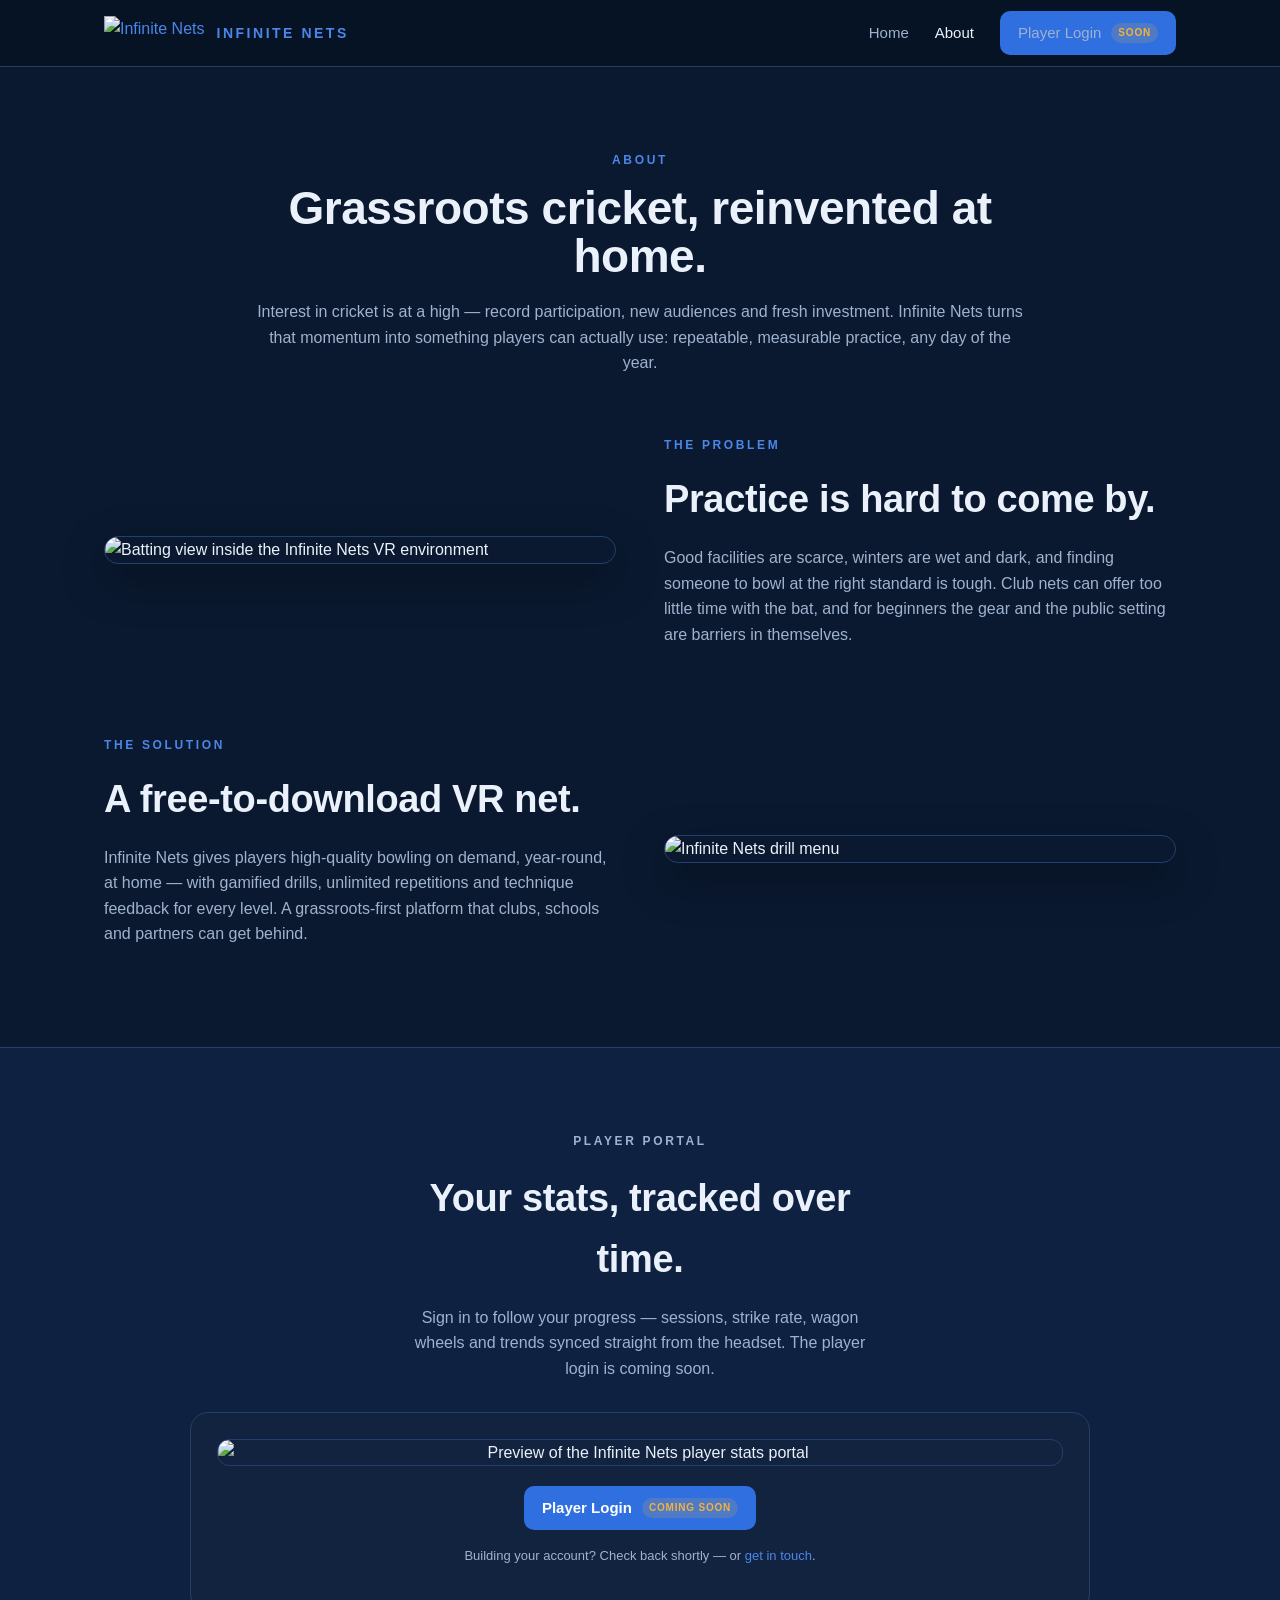
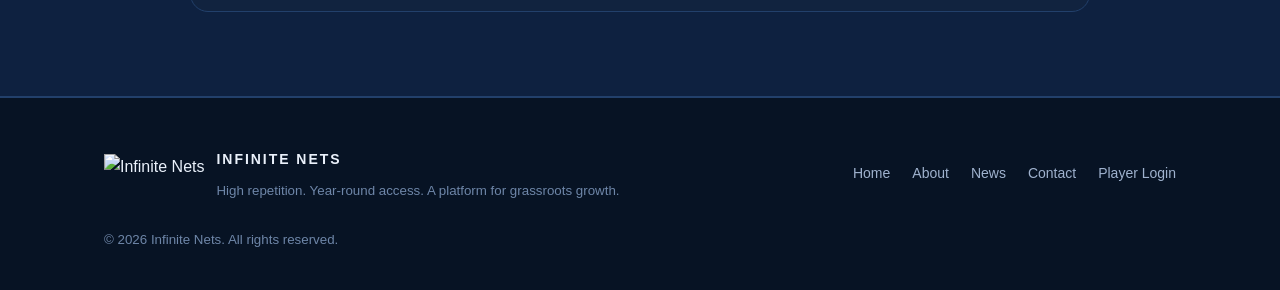
==== about.html @ 8ac27028 "Add files via upload" ====
<!doctype html>
<html lang="en">
<head>
  <meta charset="utf-8" />
  <meta name="viewport" content="width=device-width, initial-scale=1" />
  <title>About — Infinite Nets</title>
  <meta name="description" content="Why Infinite Nets exists: turning record interest in cricket into repeatable, year-round practice for grassroots players, schools and clubs." />
  <link rel="icon" href="assets/logo.png" />
  <link rel="stylesheet" href="styles.css" />
</head>
<body>

  <!-- ===== Nav ===== -->
  <header class="nav">
    <div class="wrap">
      <a class="brand" href="index.html">
        <img src="assets/logo.png" alt="Infinite Nets" />
        <span>Infinite Nets</span>
      </a>
      <nav class="nav-links">
        <a href="index.html" class="hide-sm">Home</a>
        <a href="about.html" class="active">About</a>
        <a class="btn" href="#portal">Player Login <span class="pill">Soon</span></a>
      </nav>
    </div>
  </header>

  <!-- ===== Intro ===== -->
  <section class="section" style="padding-bottom:40px">
    <div class="wrap" style="max-width:820px;text-align:center;">
      <p class="eyebrow">About</p>
      <h1 style="font-size:clamp(30px,5vw,46px)">Grassroots cricket, reinvented at home.</h1>
      <p class="lead muted" style="margin:0 auto;">Interest in cricket is at a high — record participation, new audiences and fresh investment. Infinite Nets turns that momentum into something players can actually use: repeatable, measurable practice, any day of the year.</p>
    </div>
  </section>

  <!-- ===== The why ===== -->
  <section class="section" style="padding-top:20px">
    <div class="wrap">
      <div class="row">
        <div class="col-img">
          <img src="assets/hero.jpg" alt="Batting view inside the Infinite Nets VR environment" />
        </div>
        <div class="col-txt">
          <p class="eyebrow">The problem</p>
          <h2>Practice is hard to come by.</h2>
          <p class="muted">Good facilities are scarce, winters are wet and dark, and finding someone to bowl at the right standard is tough. Club nets can offer too little time with the bat, and for beginners the gear and the public setting are barriers in themselves.</p>
        </div>
      </div>

      <div class="row reverse">
        <div class="col-img">
          <img src="assets/drills.jpg" alt="Infinite Nets drill menu" />
        </div>
        <div class="col-txt">
          <p class="eyebrow">The solution</p>
          <h2>A free-to-download VR net.</h2>
          <p class="muted">Infinite Nets gives players high-quality bowling on demand, year-round, at home — with gamified drills, unlimited repetitions and technique feedback for every level. A grassroots-first platform that clubs, schools and partners can get behind.</p>
        </div>
      </div>
    </div>
  </section>

  <!-- ===== Portal / coming soon ===== -->
  <section class="section band" id="portal">
    <div class="wrap">
      <p class="eyebrow">Player portal</p>
      <h2>Your stats, tracked over time.</h2>
      <p>Sign in to follow your progress — sessions, strike rate, wagon wheels and trends synced straight from the headset. The player login is coming soon.</p>
      <div class="portal-card">
        <img src="assets/portal.jpg" alt="Preview of the Infinite Nets player stats portal" />
        <a class="btn" href="#" aria-disabled="true" onclick="return false;">Player Login <span class="pill">Coming soon</span></a>
        <p class="caption" style="margin-top:16px">Building your account? Check back shortly — or <a href="contact.html">get in touch</a>.</p>
      </div>
    </div>
  </section>

  <!-- ===== Footer ===== -->
  <footer class="footer">
    <div class="wrap">
      <div class="brand">
        <img src="assets/logo.png" alt="Infinite Nets" />
        <div>
          <span style="font-weight:700;letter-spacing:.14em;text-transform:uppercase;font-size:14px;">Infinite Nets</span>
          <small>High repetition. Year-round access. A platform for grassroots growth.</small>
        </div>
      </div>
      <div class="footer-links">
        <a href="index.html">Home</a>
        <a href="about.html">About</a>
        <a href="blog.html">News</a>
        <a href="contact.html">Contact</a>
        <a href="about.html#portal">Player Login</a>
      </div>
    </div>
    <div class="wrap" style="margin-top:20px;">
      <small class="muted">© <span id="yr"></span> Infinite Nets. All rights reserved.</small>
    </div>
  </footer>

  <script>document.getElementById('yr').textContent = new Date().getFullYear();</script>
</body>
</html>
---- styles.css ----
/* ============================================================
   Infinite Nets — holding site
   Brand: navy background, white text, Helvetica Neue
   ============================================================ */

:root{
  --navy-900:#071324;
  --navy-800:#0A1930;
  --navy-700:#0E2140;
  --panel:#11233F;
  --border:#22406B;
  --text:#EAF1FB;
  --muted:#9FB2CE;
  --faint:#6E86A8;
  --accent:#4C86E8;
  --accent-strong:#2F6FE0;
  --gold:#F6B23C;
  --maxw:1120px;
}

*{box-sizing:border-box;}
html{scroll-behavior:smooth;}
body{
  margin:0;
  font-family:"Helvetica Neue",Helvetica,Arial,sans-serif;
  background:var(--navy-800);
  color:var(--text);
  line-height:1.6;
  -webkit-font-smoothing:antialiased;
}
img{max-width:100%;display:block;}
a{color:var(--accent);text-decoration:none;}
a:hover{color:#7AA8F0;}

.wrap{max-width:var(--maxw);margin:0 auto;padding:0 24px;}
.section{padding:84px 0;}
.eyebrow{
  text-transform:uppercase;letter-spacing:.22em;font-size:12px;font-weight:700;
  color:var(--accent);margin:0 0 14px;
}
h1,h2,h3{margin:0 0 .4em;font-weight:700;letter-spacing:-.01em;}
h1{font-size:clamp(34px,6vw,60px);line-height:1.05;}
h2{font-size:clamp(26px,4vw,38px);}
h3{font-size:20px;}
p{margin:0 0 1em;color:var(--text);}
.muted{color:var(--muted);}

/* ---------- Header / nav ---------- */
.nav{
  position:sticky;top:0;z-index:50;
  background:rgba(7,19,36,.82);backdrop-filter:blur(10px);
  border-bottom:1px solid var(--border);
}
.nav .wrap{display:flex;align-items:center;justify-content:space-between;height:66px;}
.brand{display:flex;align-items:center;gap:12px;}
.brand img{height:34px;width:auto;}
.brand span{font-weight:700;letter-spacing:.18em;font-size:14px;text-transform:uppercase;white-space:nowrap;}
.nav-links{display:flex;align-items:center;gap:26px;}
.nav-links a{color:var(--muted);font-size:15px;font-weight:500;}
.nav-links a:hover,.nav-links a.active{color:var(--text);}
.btn{
  display:inline-flex;align-items:center;gap:8px;
  background:var(--accent-strong);color:#fff;font-weight:700;font-size:15px;
  padding:10px 18px;border-radius:10px;border:0;cursor:pointer;
}
.btn:hover{background:var(--accent);color:#fff;}
.btn.ghost{background:transparent;border:1px solid var(--border);color:var(--text);}
.btn.ghost:hover{border-color:var(--accent);}
.pill{
  font-size:10px;font-weight:700;text-transform:uppercase;letter-spacing:.08em;
  background:rgba(246,178,60,.16);color:var(--gold);
  padding:2px 7px;border-radius:999px;margin-left:2px;
}

/* ---------- Hero ---------- */
.hero{position:relative;overflow:hidden;border-bottom:1px solid var(--border);}
.hero-bg{
  position:absolute;inset:0;
  background:
    linear-gradient(180deg,rgba(7,19,36,.72) 0%,rgba(7,19,36,.88) 60%,var(--navy-800) 100%),
    url("assets/hero.jpg") center/cover no-repeat;
}
.hero-inner{position:relative;text-align:center;padding:96px 24px 88px;}
.hero img.crest{height:118px;width:auto;margin:0 auto 26px;filter:drop-shadow(0 6px 24px rgba(0,0,0,.45));}
.hero h1{max-width:16ch;margin:0 auto .5em;}
.hero .lead{font-size:clamp(17px,2.4vw,21px);color:var(--muted);max-width:46ch;margin:0 auto 32px;}
.hero .cta-row{display:flex;gap:14px;justify-content:center;flex-wrap:wrap;}

/* ---------- Video ---------- */
.film-wrap{max-width:900px;margin:0 auto;}
.film,.film-embed{
  width:100%;border-radius:16px;border:1px solid var(--border);
  background:#000;box-shadow:0 20px 60px rgba(0,0,0,.4);
  aspect-ratio:16/9;display:block;
}
.film-embed{position:relative;overflow:hidden;}
.film-embed iframe{position:absolute;inset:0;width:100%;height:100%;border:0;}
.caption{text-align:center;color:var(--faint);font-size:13px;margin-top:14px;}

/* ---------- Feature rows ---------- */
.row{
  display:grid;grid-template-columns:1fr 1fr;gap:48px;align-items:center;
}
.row + .row{margin-top:72px;}
.row.reverse .col-img{order:2;}
.row .col-img img{
  width:100%;border-radius:14px;border:1px solid var(--border);
  box-shadow:0 16px 44px rgba(0,0,0,.35);
}
.feature-list{list-style:none;padding:0;margin:14px 0 0;}
.feature-list li{display:flex;gap:12px;padding:9px 0;color:var(--text);}
.feature-list li::before{
  content:"";flex:0 0 9px;height:9px;margin-top:9px;border-radius:2px;
  background:var(--accent);
}

/* ---------- Simple centered band ---------- */
.band{background:var(--navy-700);border-top:1px solid var(--border);border-bottom:1px solid var(--border);}
.band .wrap{text-align:center;}
.band h2{max-width:20ch;margin:0 auto .4em;}
.band p{max-width:52ch;margin:0 auto 1.4em;color:var(--muted);}

/* ---------- Portal / coming soon card ---------- */
.portal-card{
  background:var(--panel);border:1px solid var(--border);border-radius:18px;
  padding:26px;max-width:900px;margin:30px auto 0;text-align:center;
}
.portal-card img{border-radius:12px;border:1px solid var(--border);margin:0 auto 20px;}

/* ---------- Footer ---------- */
.footer{background:var(--navy-900);border-top:1px solid var(--border);padding:48px 0 40px;}
.footer .wrap{display:flex;flex-wrap:wrap;gap:24px;justify-content:space-between;align-items:center;}
.footer .brand img{height:40px;}
.footer small{color:var(--faint);display:block;margin-top:8px;}
.footer-links{display:flex;gap:22px;}
.footer-links a{color:var(--muted);font-size:14px;}

/* ---------- Responsive ---------- */
@media (max-width:760px){
  .section{padding:60px 0;}
  .row{grid-template-columns:1fr;gap:26px;}
  .row.reverse .col-img{order:0;}
  .nav .wrap{height:60px;}
  .nav .brand span{display:none;}        /* logo mark alone on small screens */
  .nav-links{gap:14px;}
  .nav-links a.hide-sm{display:none;}    /* hide redundant "Home" link */
  .nav .btn{padding:8px 13px;font-size:13px;}
  .nav .pill{display:none;}
  .hero img.crest{height:92px;}
}

/* ============================================================
   Contact form
   ============================================================ */
.contact-grid{display:grid;grid-template-columns:0.85fr 1.15fr;gap:48px;align-items:start;}
.form-card{background:var(--panel);border:1px solid var(--border);border-radius:18px;padding:28px;}
.field{margin-bottom:16px;}
.field label{display:block;font-size:12px;text-transform:uppercase;letter-spacing:.12em;color:var(--faint);margin-bottom:7px;font-weight:600;}
.field input,.field textarea{
  width:100%;background:var(--navy-900);border:1px solid var(--input-border,#2E4E7D);
  border-radius:10px;color:var(--text);font:inherit;font-size:15px;padding:12px 14px;
}
.field textarea{min-height:140px;resize:vertical;}
.field input:focus,.field textarea:focus{outline:none;border-color:var(--accent);}
.form-card .btn{width:100%;justify-content:center;font-size:16px;padding:13px;}
.hp{position:absolute;left:-9999px;opacity:0;height:0;width:0;overflow:hidden;}

/* ============================================================
   News / blog
   ============================================================ */
.posts{max-width:760px;margin:0 auto;display:flex;flex-direction:column;gap:28px;}
.post{background:var(--panel);border:1px solid var(--border);border-radius:16px;overflow:hidden;}
.post img{width:100%;aspect-ratio:16/8;object-fit:cover;border-bottom:1px solid var(--border);}
.post-body{padding:26px 28px;}
.post-meta{font-size:12px;text-transform:uppercase;letter-spacing:.12em;color:var(--accent);font-weight:700;margin-bottom:8px;}
.post h2{font-size:23px;margin-bottom:.45em;}
.post p{color:var(--muted);}
.post p:last-child{margin-bottom:0;}
.post a{color:var(--accent);}
.empty{text-align:center;color:var(--faint);padding:40px 0;}

@media (max-width:760px){
  .contact-grid{grid-template-columns:1fr;gap:28px;}
}
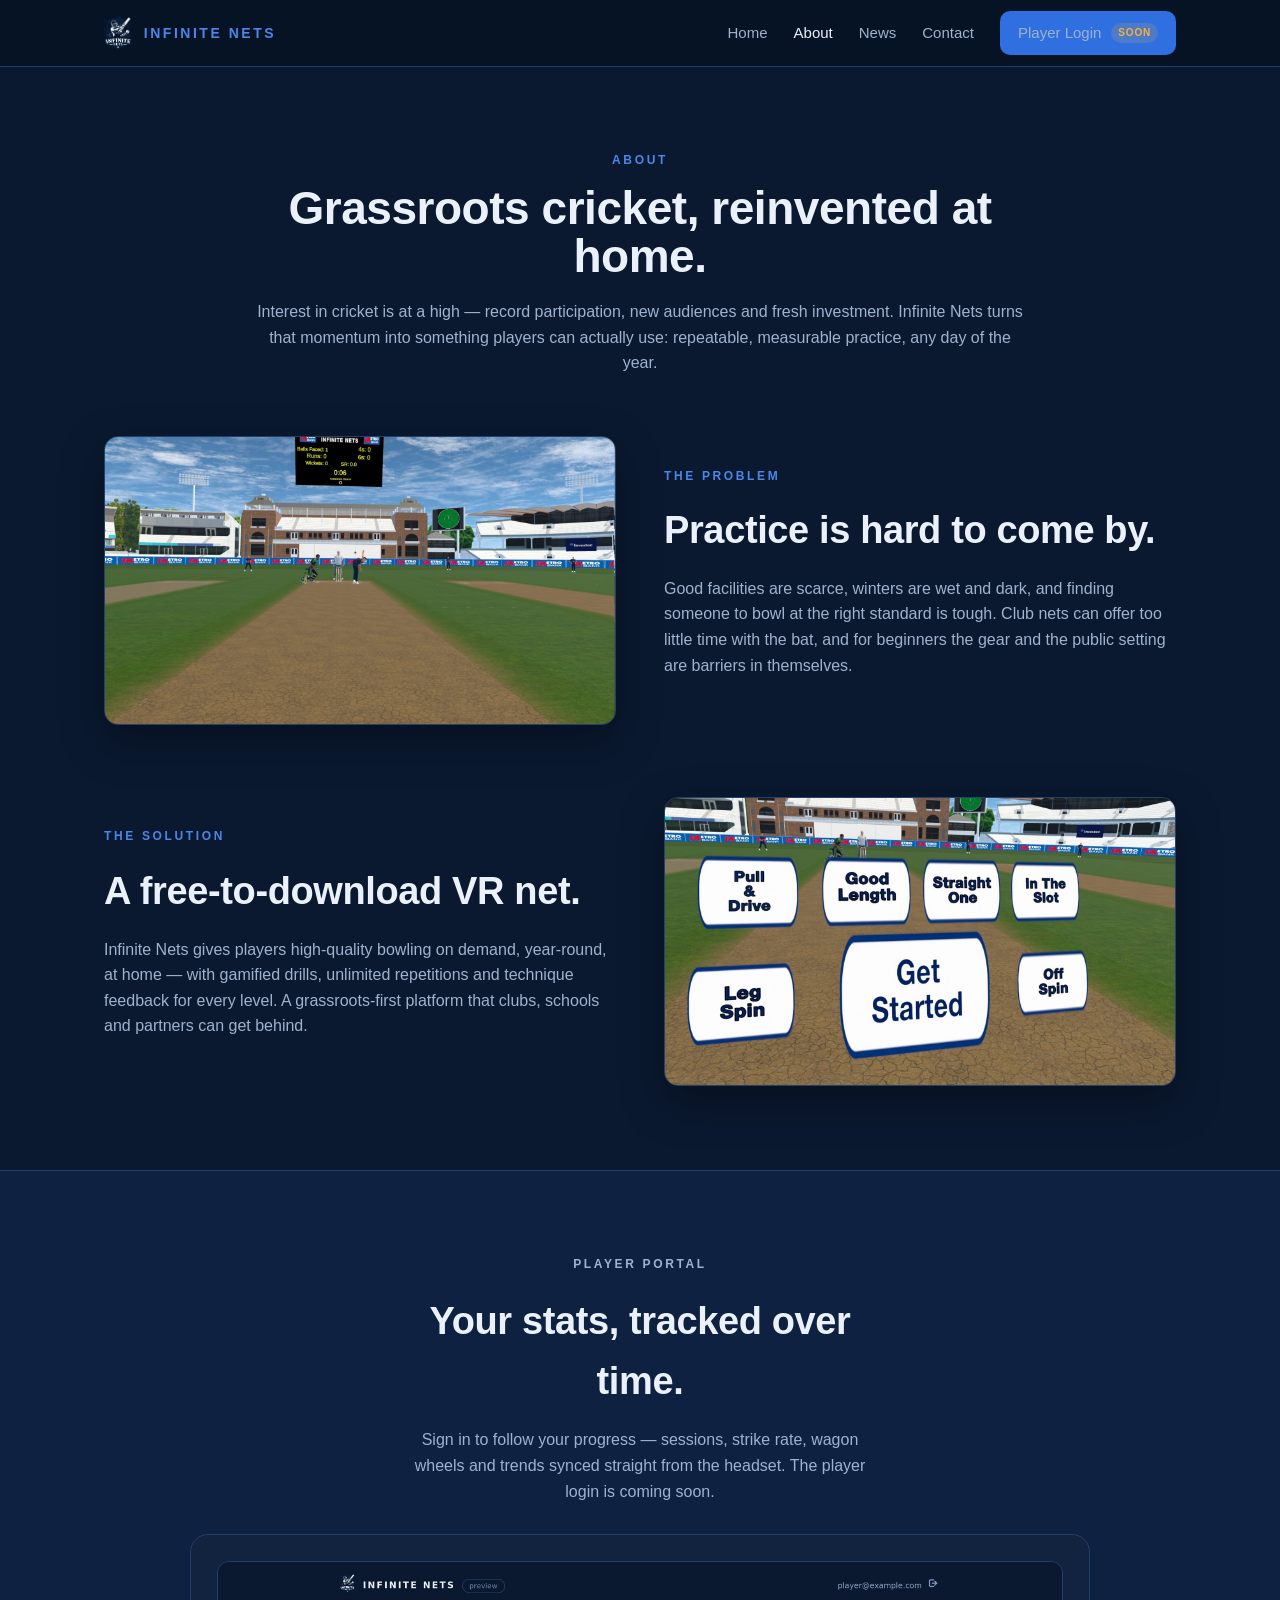
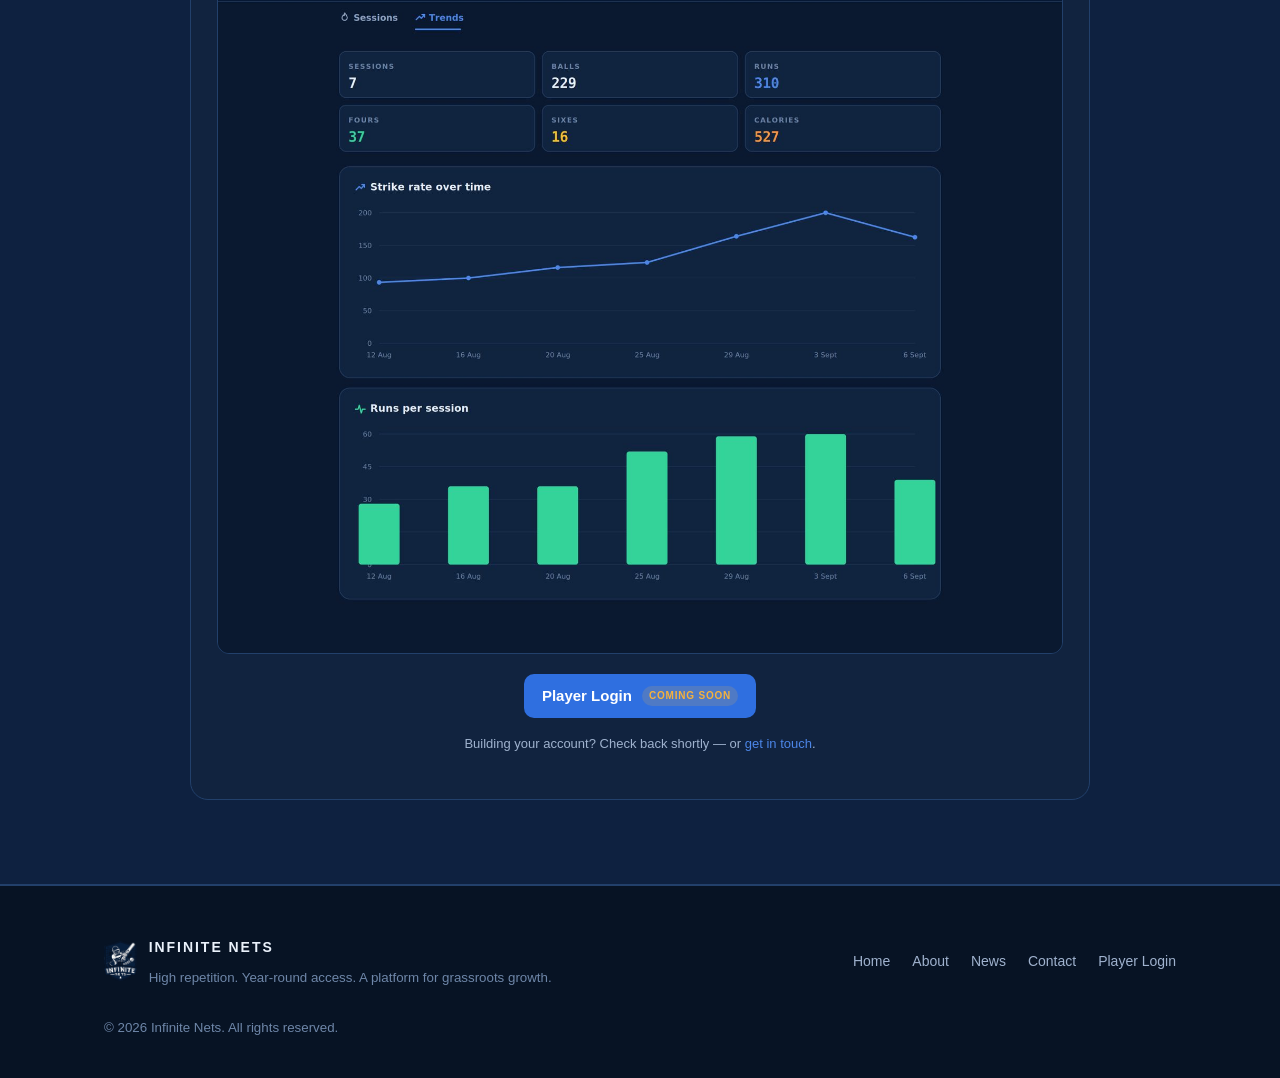
==== commit 6dd26bea: "Add files via upload" ====
--- a/about.html
+++ b/about.html
@@ -1,103 +1,105 @@
-<!doctype html>
-<html lang="en">
-<head>
-  <meta charset="utf-8" />
-  <meta name="viewport" content="width=device-width, initial-scale=1" />
-  <title>About — Infinite Nets</title>
-  <meta name="description" content="Why Infinite Nets exists: turning record interest in cricket into repeatable, year-round practice for grassroots players, schools and clubs." />
-  <link rel="icon" href="assets/logo.png" />
-  <link rel="stylesheet" href="styles.css" />
-</head>
-<body>
-
-  <!-- ===== Nav ===== -->
-  <header class="nav">
-    <div class="wrap">
-      <a class="brand" href="index.html">
-        <img src="assets/logo.png" alt="Infinite Nets" />
-        <span>Infinite Nets</span>
-      </a>
-      <nav class="nav-links">
-        <a href="index.html" class="hide-sm">Home</a>
-        <a href="about.html" class="active">About</a>
-        <a class="btn" href="#portal">Player Login <span class="pill">Soon</span></a>
-      </nav>
-    </div>
-  </header>
-
-  <!-- ===== Intro ===== -->
-  <section class="section" style="padding-bottom:40px">
-    <div class="wrap" style="max-width:820px;text-align:center;">
-      <p class="eyebrow">About</p>
-      <h1 style="font-size:clamp(30px,5vw,46px)">Grassroots cricket, reinvented at home.</h1>
-      <p class="lead muted" style="margin:0 auto;">Interest in cricket is at a high — record participation, new audiences and fresh investment. Infinite Nets turns that momentum into something players can actually use: repeatable, measurable practice, any day of the year.</p>
-    </div>
-  </section>
-
-  <!-- ===== The why ===== -->
-  <section class="section" style="padding-top:20px">
-    <div class="wrap">
-      <div class="row">
-        <div class="col-img">
-          <img src="assets/hero.jpg" alt="Batting view inside the Infinite Nets VR environment" />
-        </div>
-        <div class="col-txt">
-          <p class="eyebrow">The problem</p>
-          <h2>Practice is hard to come by.</h2>
-          <p class="muted">Good facilities are scarce, winters are wet and dark, and finding someone to bowl at the right standard is tough. Club nets can offer too little time with the bat, and for beginners the gear and the public setting are barriers in themselves.</p>
-        </div>
-      </div>
-
-      <div class="row reverse">
-        <div class="col-img">
-          <img src="assets/drills.jpg" alt="Infinite Nets drill menu" />
-        </div>
-        <div class="col-txt">
-          <p class="eyebrow">The solution</p>
-          <h2>A free-to-download VR net.</h2>
-          <p class="muted">Infinite Nets gives players high-quality bowling on demand, year-round, at home — with gamified drills, unlimited repetitions and technique feedback for every level. A grassroots-first platform that clubs, schools and partners can get behind.</p>
-        </div>
-      </div>
-    </div>
-  </section>
-
-  <!-- ===== Portal / coming soon ===== -->
-  <section class="section band" id="portal">
-    <div class="wrap">
-      <p class="eyebrow">Player portal</p>
-      <h2>Your stats, tracked over time.</h2>
-      <p>Sign in to follow your progress — sessions, strike rate, wagon wheels and trends synced straight from the headset. The player login is coming soon.</p>
-      <div class="portal-card">
-        <img src="assets/portal.jpg" alt="Preview of the Infinite Nets player stats portal" />
-        <a class="btn" href="#" aria-disabled="true" onclick="return false;">Player Login <span class="pill">Coming soon</span></a>
-        <p class="caption" style="margin-top:16px">Building your account? Check back shortly — or <a href="contact.html">get in touch</a>.</p>
-      </div>
-    </div>
-  </section>
-
-  <!-- ===== Footer ===== -->
-  <footer class="footer">
-    <div class="wrap">
-      <div class="brand">
-        <img src="assets/logo.png" alt="Infinite Nets" />
-        <div>
-          <span style="font-weight:700;letter-spacing:.14em;text-transform:uppercase;font-size:14px;">Infinite Nets</span>
-          <small>High repetition. Year-round access. A platform for grassroots growth.</small>
-        </div>
-      </div>
-      <div class="footer-links">
-        <a href="index.html">Home</a>
-        <a href="about.html">About</a>
-        <a href="blog.html">News</a>
-        <a href="contact.html">Contact</a>
-        <a href="about.html#portal">Player Login</a>
-      </div>
-    </div>
-    <div class="wrap" style="margin-top:20px;">
-      <small class="muted">© <span id="yr"></span> Infinite Nets. All rights reserved.</small>
-    </div>
-  </footer>
-
-  <script>document.getElementById('yr').textContent = new Date().getFullYear();</script>
-</body>
-</html>
+<!doctype html>
+<html lang="en">
+<head>
+  <meta charset="utf-8" />
+  <meta name="viewport" content="width=device-width, initial-scale=1" />
+  <title>About — Infinite Nets</title>
+  <meta name="description" content="Why Infinite Nets exists: turning record interest in cricket into repeatable, year-round practice for grassroots players, schools and clubs." />
+  <link rel="icon" href="assets/logo.png" />
+  <link rel="stylesheet" href="styles.css" />
+</head>
+<body>
+
+  <!-- ===== Nav ===== -->
+  <header class="nav">
+    <div class="wrap">
+      <a class="brand" href="index.html">
+        <img src="assets/logo.png" alt="Infinite Nets" />
+        <span>Infinite Nets</span>
+      </a>
+      <nav class="nav-links">
+        <a href="index.html" class="hide-sm">Home</a>
+        <a href="about.html" class="active">About</a>
+        <a href="blog.html">News</a>
+        <a href="contact.html">Contact</a>
+        <a class="btn" href="#portal">Player Login <span class="pill">Soon</span></a>
+      </nav>
+    </div>
+  </header>
+
+  <!-- ===== Intro ===== -->
+  <section class="section" style="padding-bottom:40px">
+    <div class="wrap" style="max-width:820px;text-align:center;">
+      <p class="eyebrow">About</p>
+      <h1 style="font-size:clamp(30px,5vw,46px)">Grassroots cricket, reinvented at home.</h1>
+      <p class="lead muted" style="margin:0 auto;">Interest in cricket is at a high — record participation, new audiences and fresh investment. Infinite Nets turns that momentum into something players can actually use: repeatable, measurable practice, any day of the year.</p>
+    </div>
+  </section>
+
+  <!-- ===== The why ===== -->
+  <section class="section" style="padding-top:20px">
+    <div class="wrap">
+      <div class="row">
+        <div class="col-img">
+          <img src="assets/hero.jpg" alt="Batting view inside the Infinite Nets VR environment" />
+        </div>
+        <div class="col-txt">
+          <p class="eyebrow">The problem</p>
+          <h2>Practice is hard to come by.</h2>
+          <p class="muted">Good facilities are scarce, winters are wet and dark, and finding someone to bowl at the right standard is tough. Club nets can offer too little time with the bat, and for beginners the gear and the public setting are barriers in themselves.</p>
+        </div>
+      </div>
+
+      <div class="row reverse">
+        <div class="col-img">
+          <img src="assets/drills.jpg" alt="Infinite Nets drill menu" />
+        </div>
+        <div class="col-txt">
+          <p class="eyebrow">The solution</p>
+          <h2>A free-to-download VR net.</h2>
+          <p class="muted">Infinite Nets gives players high-quality bowling on demand, year-round, at home — with gamified drills, unlimited repetitions and technique feedback for every level. A grassroots-first platform that clubs, schools and partners can get behind.</p>
+        </div>
+      </div>
+    </div>
+  </section>
+
+  <!-- ===== Portal / coming soon ===== -->
+  <section class="section band" id="portal">
+    <div class="wrap">
+      <p class="eyebrow">Player portal</p>
+      <h2>Your stats, tracked over time.</h2>
+      <p>Sign in to follow your progress — sessions, strike rate, wagon wheels and trends synced straight from the headset. The player login is coming soon.</p>
+      <div class="portal-card">
+        <img src="assets/portal.jpg" alt="Preview of the Infinite Nets player stats portal" />
+        <a class="btn" href="#" aria-disabled="true" onclick="return false;">Player Login <span class="pill">Coming soon</span></a>
+        <p class="caption" style="margin-top:16px">Building your account? Check back shortly — or <a href="contact.html">get in touch</a>.</p>
+      </div>
+    </div>
+  </section>
+
+  <!-- ===== Footer ===== -->
+  <footer class="footer">
+    <div class="wrap">
+      <div class="brand">
+        <img src="assets/logo.png" alt="Infinite Nets" />
+        <div>
+          <span style="font-weight:700;letter-spacing:.14em;text-transform:uppercase;font-size:14px;">Infinite Nets</span>
+          <small>High repetition. Year-round access. A platform for grassroots growth.</small>
+        </div>
+      </div>
+      <div class="footer-links">
+        <a href="index.html">Home</a>
+        <a href="about.html">About</a>
+        <a href="blog.html">News</a>
+        <a href="contact.html">Contact</a>
+        <a href="about.html#portal">Player Login</a>
+      </div>
+    </div>
+    <div class="wrap" style="margin-top:20px;">
+      <small class="muted">© <span id="yr"></span> Infinite Nets. All rights reserved.</small>
+    </div>
+  </footer>
+
+  <script>document.getElementById('yr').textContent = new Date().getFullYear();</script>
+</body>
+</html>
